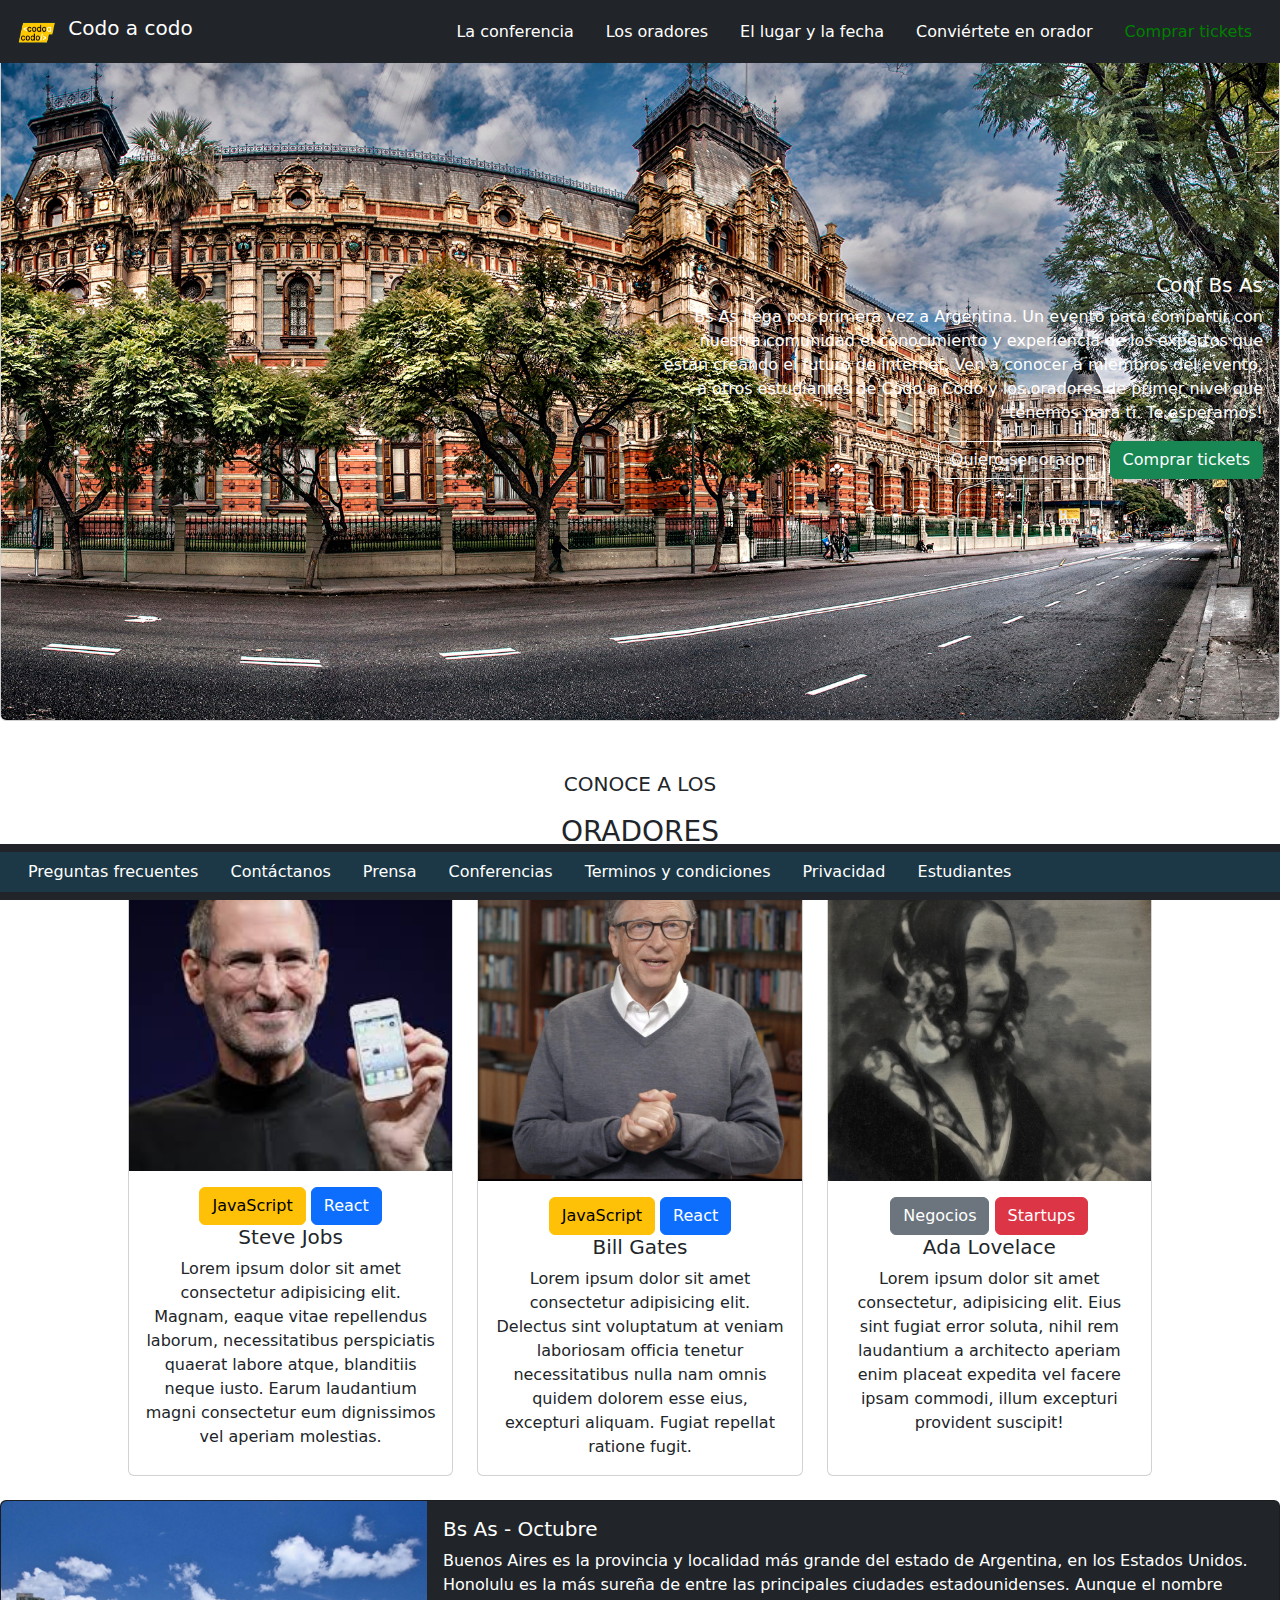
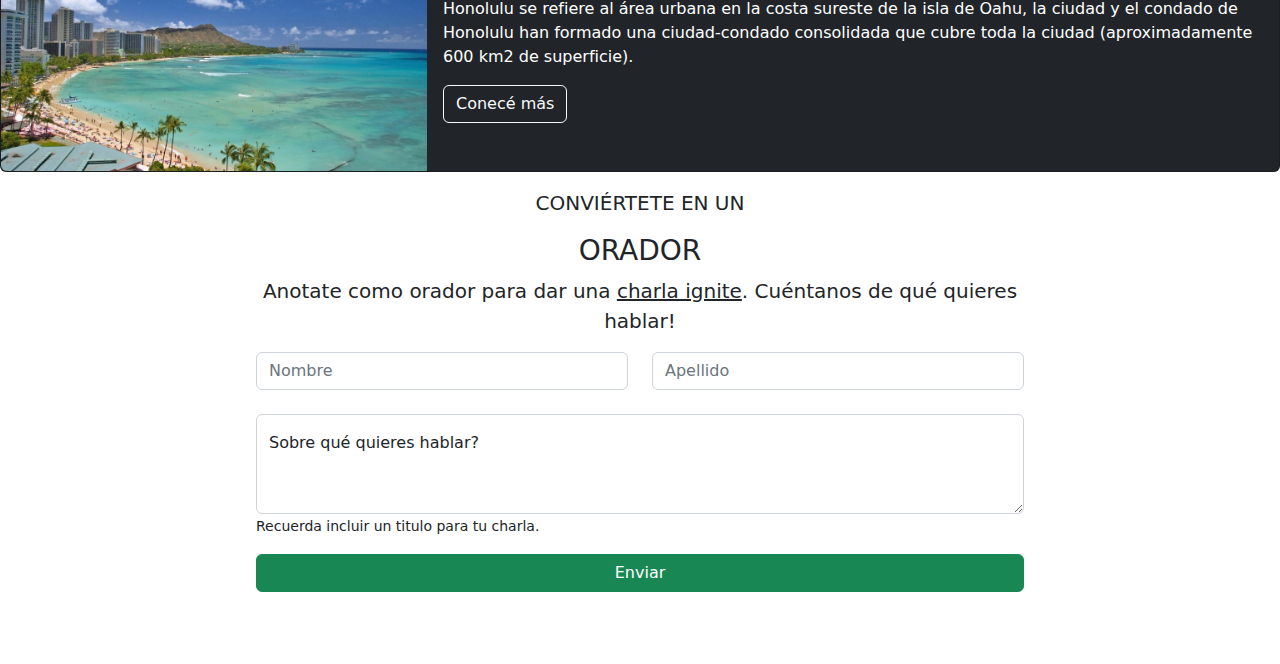
==== Bootstrap/Trabajopracticointegrador/tpIntegrador.html @ 3b05ccd2 "primer commit" ====
<!DOCTYPE html>
<html lang="es">
<head>
    <meta charset="UTF-8">
    <meta http-equiv="X-UA-Compatible" content="IE=edge">
    <meta name="viewport" content="width=device-width, initial-scale=1.0">
    <link rel="stylesheet" href="./bootstrap-5.2.1-dist/bootstrap-5.2.1-dist/css/bootstrap.min.css">
    <link rel="stylesheet" href="./Stylesheets.css">
    <title>TPIntegrador</title>
</head>

<body>
    <header margin="20px">
      <nav class="navbar navbar-dark bg-dark fixed-top">
        <div class="container-fluid">
          <a class="navbar-brand" href="#">
            <img src="./Imagenes/codoacodo.png" alt="Logo" width="50" height="34" class="d-inline-block align-text-top">
            Codo a codo
          </a>
          
          <ul class="nav justify-content-end">
            <li class="nav-item">
              <a class="nav-link active texto" aria-current="page" href="#">La conferencia </a>
            </li>
            <li class="nav-item">
              <a class="nav-link texto" href="#">Los oradores</a>
            </li>
            <li class="nav-item">
              <a class="nav-link texto" href="#">El lugar y la fecha</a>
            </li>
            <li class="nav-item">
              <a class="nav-link texto" href="#">Conviértete en orador</a>
            </li>
            <li class="nav-item">
              <a class="nav-link comprar" href="#">Comprar tickets</a>
            </li>
          </ul>
          </div>
        </nav>
    </nav>
    </header>
    
    
    <section>
      <div class="card text-end bg-transparent align-self-center align-self-sm-end me-5 mb-5 w-100">
        <img src="./Imagenes/ba1.jpg" class="card-img" alt="..." >
        <div class="card-img-overlay texto">
          <h5 class="card-title text-end">Conf Bs As</h5>
          <p class="card-text text-end">Bs As llega por primera vez a Argentina. Un evento para compartir con nuestra comunidad el conocimiento y experiencia de los expertos que están creando el futuro de Internet. Ven a conocer a miembros del evento, a otros estudiantes de Codo a Codo y los oradores de primer nivel que tenemos para ti. Te esperamos!</p>
          
          <button type="button" class="btn btn-outline-light position-relative">Quiero ser orador</button>
          <button type="button" class="btn btn-success position-relative">Comprar tickets </button>
          
        </div>
      </div>
    </section>


    <main>
      <figure class="text-center conoce">
        <p class="lead">
            CONOCE A LOS
        </p>
        <H3>ORADORES</H3>
              
        <div class="row row-cols-1 row-cols-md-3 g-4">
              
          <div class="col">
              <div class="card h-100">
                <img src="./Imagenes/steve.jpg" class="card-img-top" alt="...">
                <div class="card-body">
                    <button type="button" class="btn btn-warning">JavaScript</button>
                    <button type="button" class="btn btn-primary">React</button>
                    <h5 class="card-title">Steve Jobs</h5>
                    <p class="card-text">Lorem ipsum dolor sit amet consectetur adipisicing elit. Magnam, eaque vitae repellendus laborum, necessitatibus perspiciatis quaerat labore atque, blanditiis neque iusto. Earum laudantium magni consectetur eum dignissimos vel aperiam molestias.</p>
                </div>
              </div>
          </div>
              <div class="col">
                <div class="card h-100">
                  <img src="./Imagenes/bill.jpg" class="card-img-top" alt="...">
                  <div class="card-body">
                      <button type="button" class="btn btn-warning">JavaScript</button>
                      <button type="button" class="btn btn-primary">React</button>
                    <h5 class="card-title">Bill Gates</h5>
                    <p class="card-text">Lorem ipsum dolor sit amet consectetur adipisicing elit. Delectus sint voluptatum at veniam laboriosam officia tenetur necessitatibus nulla nam omnis quidem dolorem esse eius, excepturi aliquam. Fugiat repellat ratione fugit.</p>
                  </div>
                </div>
              </div>
              <div class="col">
                <div class="card h-100">
                  <img src="./Imagenes/ada.jpeg" class="card-img-top" alt="...">
                  <div class="card-body">
                      <button type="button" class="btn btn-secondary">Negocios</button>
                      <button type="button" class="btn btn-danger">Startups</button>
                    <h5 class="card-title">Ada Lovelace</h5>
                    <p class="card-text">Lorem ipsum dolor sit amet consectetur, adipisicing elit. Eius sint fugiat error soluta, nihil rem laudantium a architecto aperiam enim placeat expedita vel facere ipsam commodi, illum excepturi provident suscipit!</p>
                  </div>
                </div>
              </div>
            </div>
      </figure>     
    </div> 
    </main>
   
    <br>

    <section>
        <div class="card text-bg-dark mb-3">
            <div class="row g-0">
              <div class="col-md-4">
                <img src="./Imagenes/honolulu.jpg" class="img-fluid rounded-start" alt="...">
              </div>
              <div class="col-md-8">
                <div class="card-body">
                  <h5 class="card-title">Bs As - Octubre</h5>
                  <p class="card-text">Buenos Aires es la provincia y localidad más grande del estado de Argentina, en los Estados Unidos. Honolulu es la más sureña de entre las principales ciudades estadounidenses. Aunque el nombre Honolulu se refiere al área urbana en la costa sureste de la isla de Oahu, la ciudad y el condado de Honolulu han formado una ciudad-condado consolidada que cubre toda la ciudad (aproximadamente 600 km2 de superficie).</p>
                  <button type="button" class="btn btn-outline-light">Conecé más</button>
                </div>
              </div>
            </div>
          </div>
    </section>
    
    <section>
        <figure class="text-center conviertete">
            <p class="lead">
                CONVIÉRTETE EN UN
            </p>
            <H3>ORADOR</H3>
            <blockquote class="blockquote">
                <p>Anotate como orador para dar una <u>charla ignite</u>. Cuéntanos de qué quieres hablar!</p>
              </blockquote>

              <div class="row">
                <div class="col">
                  <input type="text" class="form-control" placeholder="Nombre" aria-label="First name">
                </div>
                <div class="col">
                  <input type="text" class="form-control" placeholder="Apellido" aria-label="Last name">
                </div>
              </div>
              <br>
              <div class="form-floating">
                <textarea class="form-control" placeholder="Leave a comment here" id="floatingTextarea2" style="height: 100px"></textarea>
                <label for="floatingTextarea2">Sobre qué quieres hablar?</label>
              </div>
              <p class="fin"><small>Recuerda incluir un titulo para tu charla.</small></p>
              <div class="d-grid gap-2">
                <button class="btn btn-success" type="button">Enviar</button>
              </div>
        </figure>
    </section>

    <br>
    <br>
    <br>

    <footer margin="30%">
      <div class="end">
        <nav class="navbar navbar-dark bg-dark fixed-bottom">
          <div class="container-fluid footer">         
            <ul class="nav justify-content-end">
              <li class="nav-item">
                <a class="nav-link active texto" aria-current="page" href="#">Preguntas frecuentes </a>
              </li>
              <li class="nav-item">
                <a class="nav-link texto" href="#">Contáctanos</a>
              </li>
              <li class="nav-item">
                <a class="nav-link texto" href="#">Prensa</a>
              </li>
              <li class="nav-item">
                <a class="nav-link texto" href="#">Conferencias</a>
              </li>
              <li class="nav-item">
                <a class="nav-link texto" href="#">Terminos y condiciones</a>
              </li>
              <li class="nav-item">
                <a class="nav-link texto" href="#">Privacidad</a>
              </li>
              <li class="nav-item">
                <a class="nav-link texto" href="#">Estudiantes</a>
              </li>
            </ul>
            </div>
          </nav>
        </nav>
      </div>
    </footer>

  
    <script src="https://cdn.jsdelivr.net/npm/@popperjs/core@2.11.6/dist/umd/popper.min.js" integrity="sha384-oBqDVmMz9ATKxIep9tiCxS/Z9fNfEXiDAYTujMAeBAsjFuCZSmKbSSUnQlmh/jp3" crossorigin="anonymous"></script>
    <script src="https://cdn.jsdelivr.net/npm/bootstrap@5.2.1/dist/js/bootstrap.min.js" integrity="sha384-7VPbUDkoPSGFnVtYi0QogXtr74QeVeeIs99Qfg5YCF+TidwNdjvaKZX19NZ/e6oz" crossorigin="anonymous"></script>
</body>
---- Bootstrap/Trabajopracticointegrador/Stylesheets.css ----
.card-img-overlay {
    margin-top: 20%;
    margin-left: 50%;
}

.fin {
    text-align: left;
}

.conviertete {
    margin: 0% 20%;
}

.conoce {
    margin: 0% 10%;
    justify-content: left;
    align-items: flex-start;
    text-align: left;
}

.footer {
    background-color: rgba(28, 56, 70);
    text-align: center;
    align-items: center;
}


.texto {
    color: white;
}

.comprar {
    color: green;
}
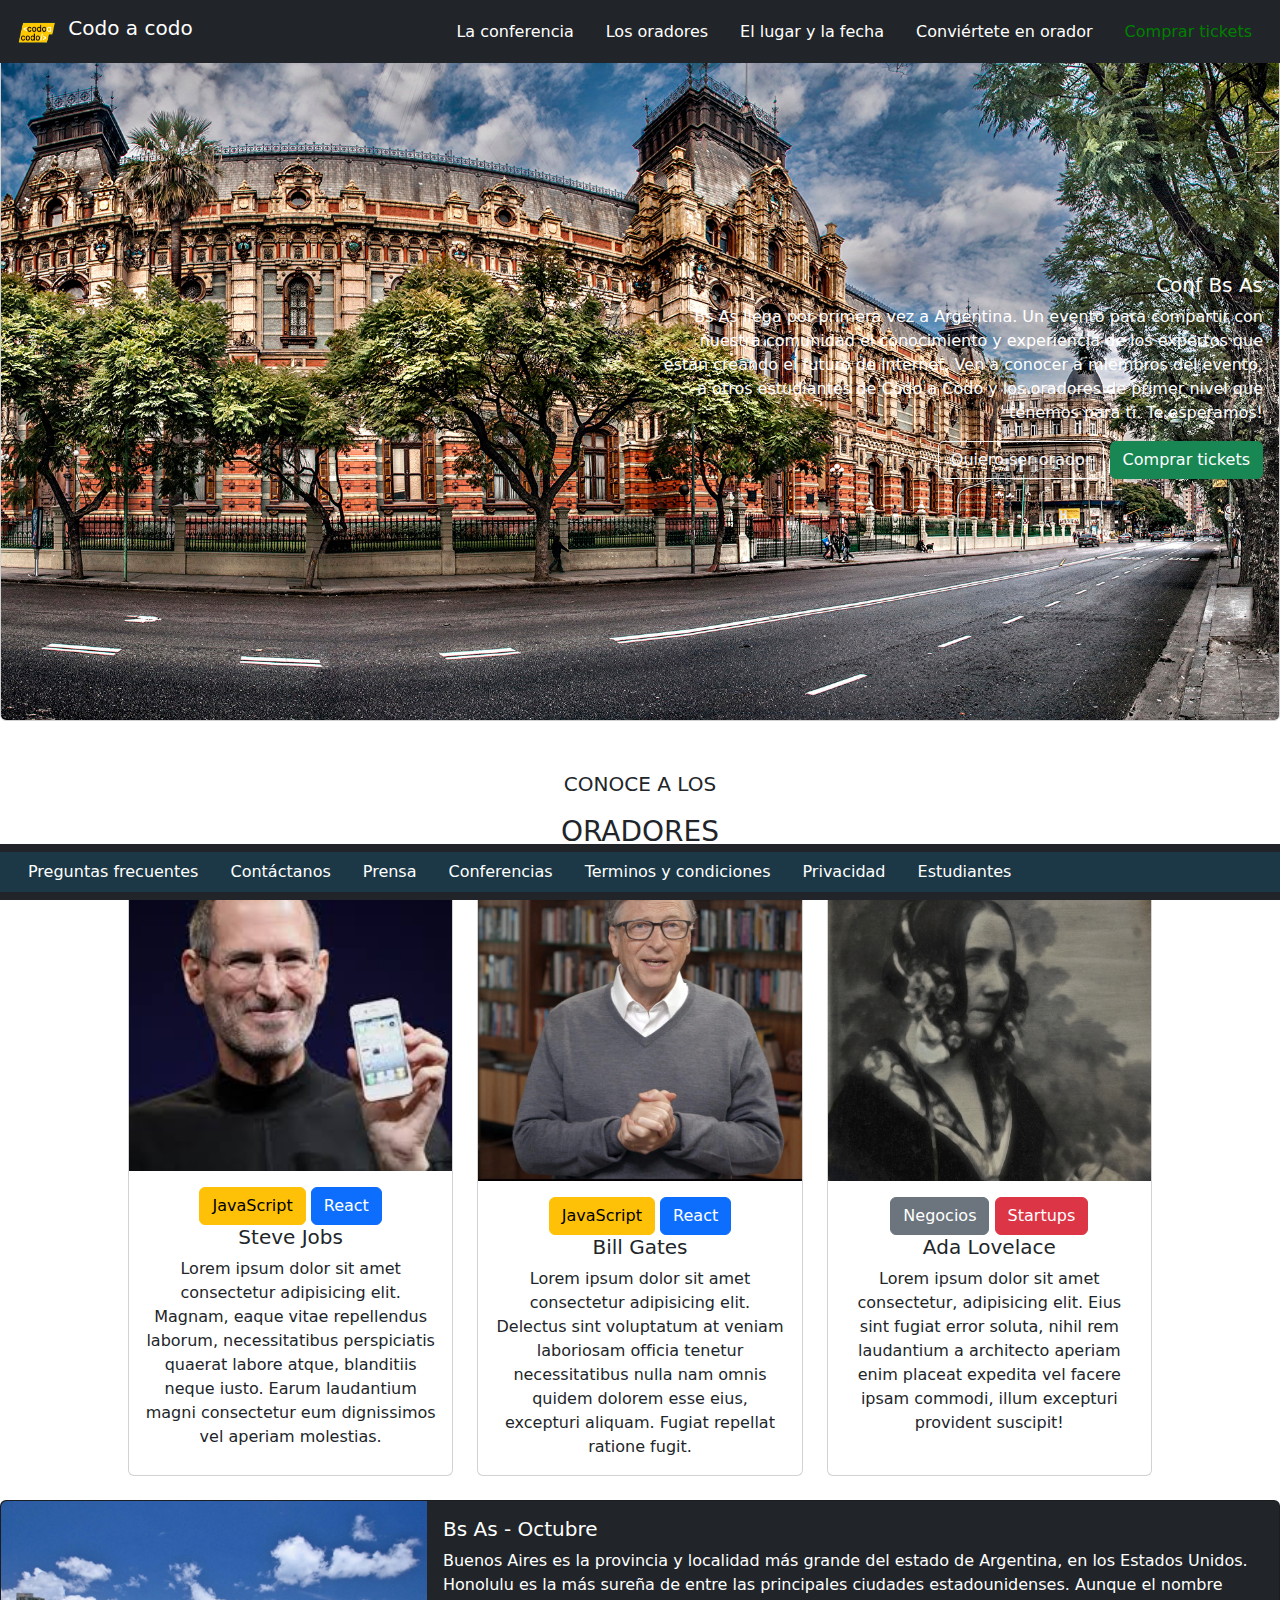
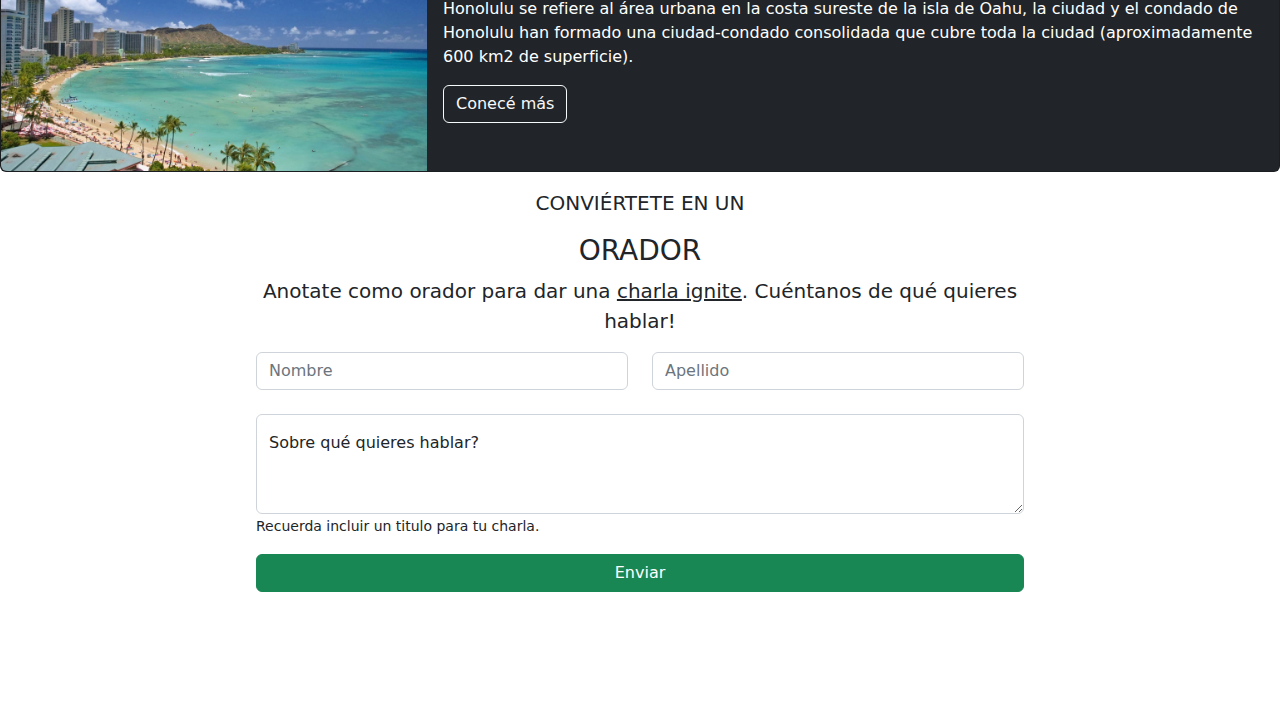
==== commit 41380d15: "subiendo a rep local" ====
--- a/Bootstrap/Trabajopracticointegrador/tpIntegrador.html
+++ b/Bootstrap/Trabajopracticointegrador/tpIntegrador.html
@@ -22,6 +22,7 @@
             <li class="nav-item">
               <a class="nav-link active texto" aria-current="page" href="#">La conferencia </a>
             </li>
+
             <li class="nav-item">
               <a class="nav-link texto" href="#">Los oradores</a>
             </li>
@@ -34,8 +35,9 @@
             <li class="nav-item">
               <a class="nav-link comprar" href="#">Comprar tickets</a>
             </li>
+          </div>
           </ul>
-          </div>
+          
         </nav>
     </nav>
     </header>
@@ -155,6 +157,8 @@
     <br>
     <br>
     <br>
+    <br>
+    <br>
 
     <footer margin="30%">
       <div class="end">
